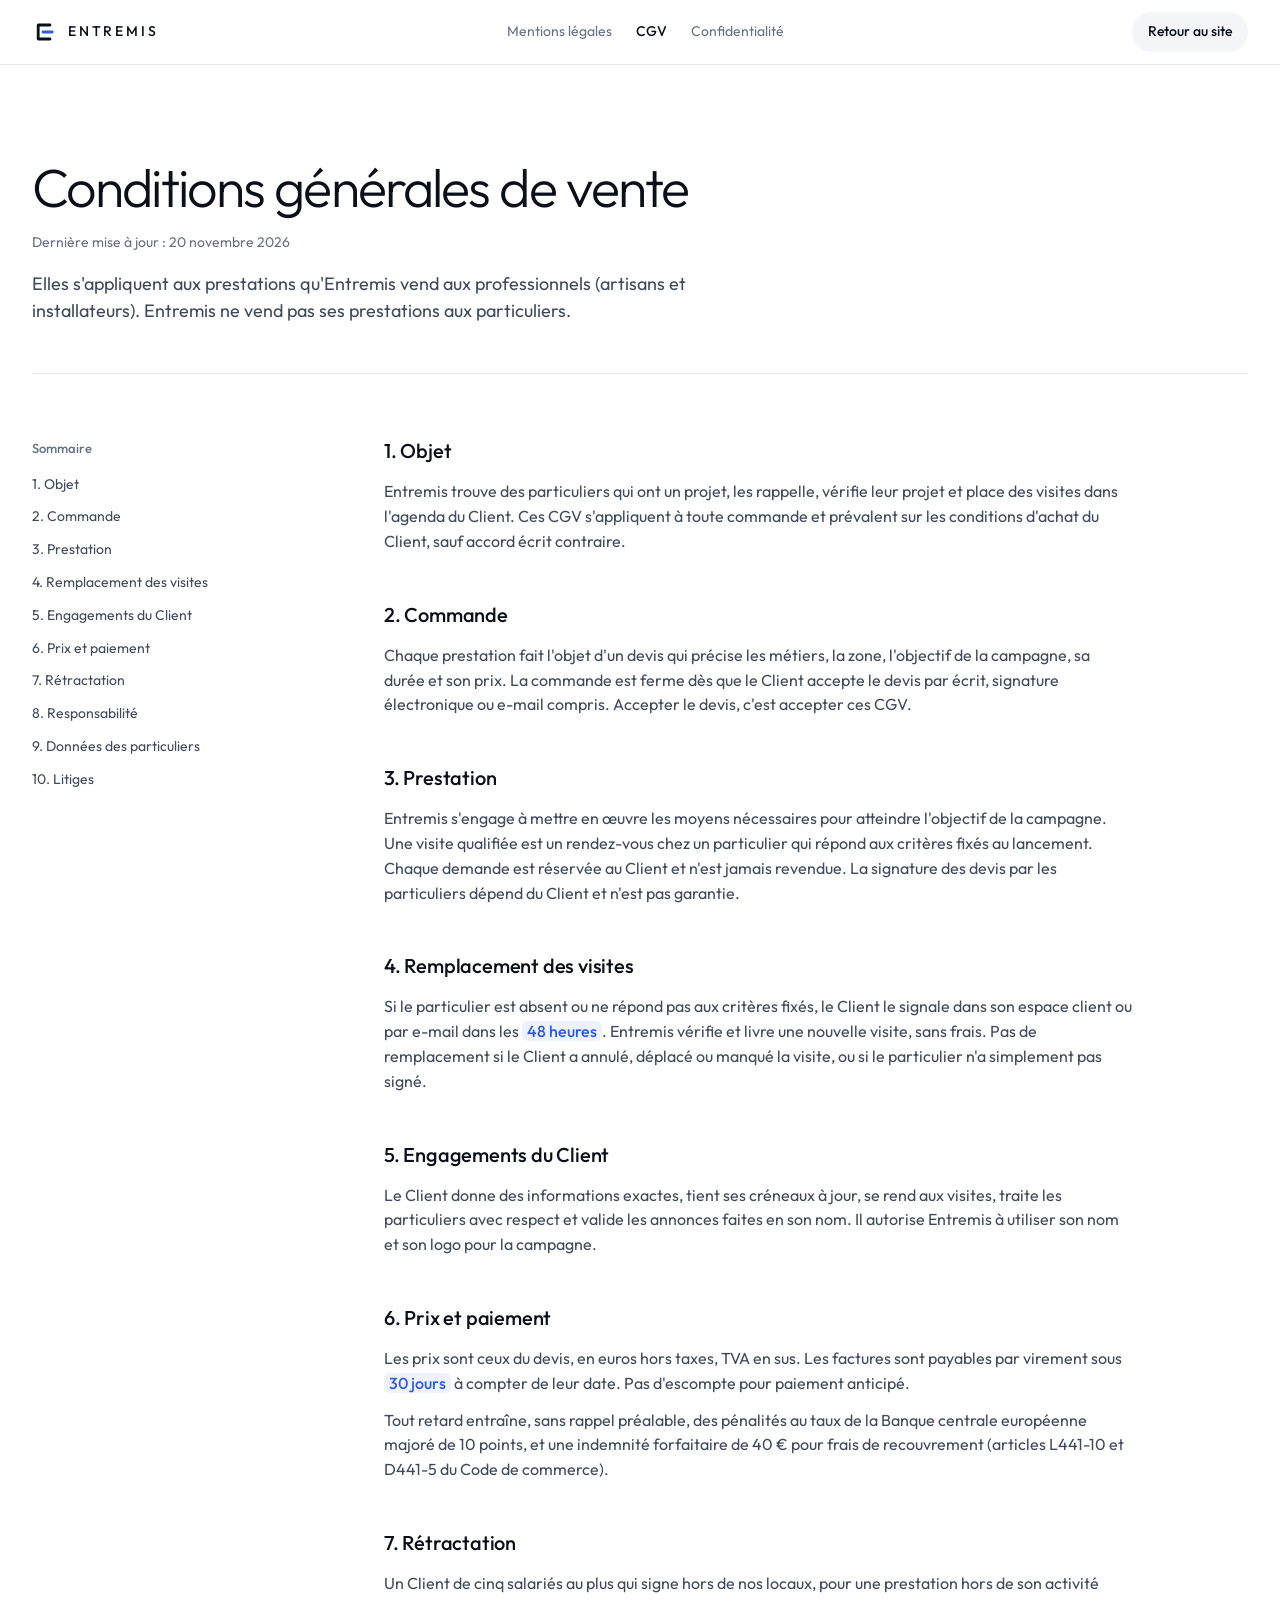
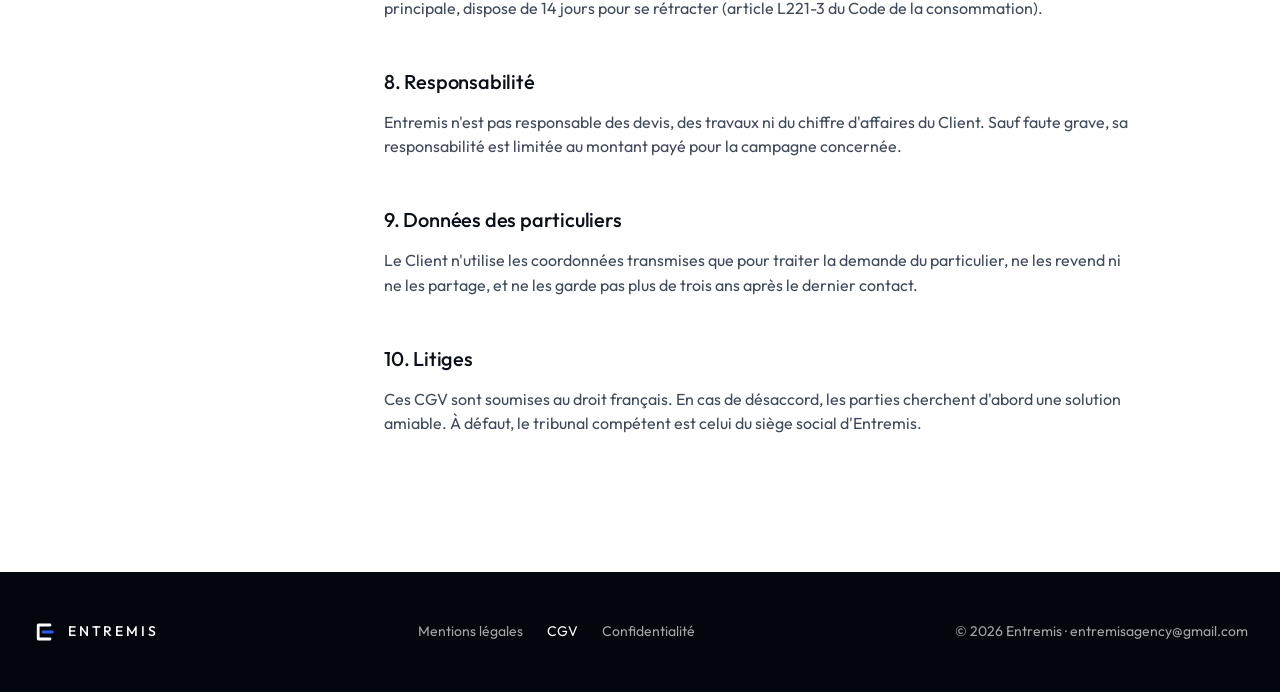
==== cgv.html @ 007bccb5 "Mise en ligne du site Entremis Co-Authored-By: Claude Opus 5.5 <noreply@anthropic.com>" ====
<!doctype html>
<html lang="fr">
<head>
<meta charset="utf-8">
<meta name="viewport" content="width=device-width, initial-scale=1, viewport-fit=cover">
<title>Conditions générales de vente · Entremis</title>
<meta name="description" content="Conditions générales de vente d'Entremis, réservées aux professionnels.">
<link rel="preconnect" href="https://fonts.googleapis.com">
<link rel="preconnect" href="https://fonts.gstatic.com" crossorigin>
<link rel="stylesheet" href="https://fonts.googleapis.com/css2?family=Outfit:wght@200;300;400;500&display=swap">
<link rel="stylesheet" href="tokens.css">
<link rel="stylesheet" href="legal.css">
<link rel="icon" href="img/favicon.svg" type="image/svg+xml">
<link rel="apple-touch-icon" href="img/apple-touch-icon.png">
</head>
<body>
<a class="skip" href="#texte">Aller au texte</a>
<header class="lg-top">
  <div class="wrap lg-top-in">
    <a class="logo" href="./" aria-label="Entremis, retour au site"><svg viewBox="0 0 120 120" aria-hidden="true"><path fill="currentColor" d="M24 26a8 8 0 0 1 8-8h58a7 7 0 0 1 0 14H38v56h52a7 7 0 0 1 0 14H32a8 8 0 0 1-8-8Z"/><rect x="48" y="53" width="60" height="14" rx="7" style="fill:var(--color-logo-bar)"/></svg><span>ENTREMIS</span></a>
    <nav class="lg-docs" aria-label="Documents légaux"><a href="mentions-legales.html">Mentions légales</a><a href="cgv.html" aria-current="page">CGV</a><a href="confidentialite.html">Confidentialité</a></nav>
    <a class="lg-back" href="./">Retour au site</a>
  </div>
</header>
<main class="wrap" id="texte">
  <div class="lg-head">
    <h1 class="t-display">Conditions générales de vente</h1>
    <p class="lg-meta">Dernière mise à jour&nbsp;: 20 novembre 2026</p>
    <p class="lg-intro">Elles s'appliquent aux prestations qu'Entremis vend aux professionnels (artisans et installateurs). Entremis ne vend pas ses prestations aux particuliers.</p>
  </div>
  <div class="lg-body">
    <nav class="lg-toc" aria-label="Sommaire"><p>Sommaire</p><ol><li><a href="#objet">1. Objet</a></li><li><a href="#commande">2. Commande</a></li><li><a href="#prestation">3. Prestation</a></li><li><a href="#remplacement">4. Remplacement des visites</a></li><li><a href="#client">5. Engagements du Client</a></li><li><a href="#paiement">6. Prix et paiement</a></li><li><a href="#retractation">7. Rétractation</a></li><li><a href="#responsabilite">8. Responsabilité</a></li><li><a href="#donnees">9. Données des particuliers</a></li><li><a href="#litiges">10. Litiges</a></li></ol></nav>
    <div class="lg-text">
<section id="objet" aria-labelledby="t-objet"><h2 id="t-objet">1. Objet</h2>
<p>Entremis trouve des particuliers qui ont un projet, les rappelle, vérifie leur projet et place des visites dans l'agenda du Client. Ces CGV s'appliquent à toute commande et prévalent sur les conditions d'achat du Client, sauf accord écrit contraire.</p>
</section>
<section id="commande" aria-labelledby="t-commande"><h2 id="t-commande">2. Commande</h2>
<p>Chaque prestation fait l'objet d'un devis qui précise les métiers, la zone, l'objectif de la campagne, sa durée et son prix. La commande est ferme dès que le Client accepte le devis par écrit, signature électronique ou e-mail compris. Accepter le devis, c'est accepter ces CGV.</p>
</section>
<section id="prestation" aria-labelledby="t-prestation"><h2 id="t-prestation">3. Prestation</h2>
<p>Entremis s'engage à mettre en œuvre les moyens nécessaires pour atteindre l'objectif de la campagne. Une visite qualifiée est un rendez-vous chez un particulier qui répond aux critères fixés au lancement. Chaque demande est réservée au Client et n'est jamais revendue. La signature des devis par les particuliers dépend du Client et n'est pas garantie.</p>
</section>
<section id="remplacement" aria-labelledby="t-remplacement"><h2 id="t-remplacement">4. Remplacement des visites</h2>
<p>Si le particulier est absent ou ne répond pas aux critères fixés, le Client le signale dans son espace client ou par e-mail dans les <mark class="todo">48 heures</mark>. Entremis vérifie et livre une nouvelle visite, sans frais. Pas de remplacement si le Client a annulé, déplacé ou manqué la visite, ou si le particulier n'a simplement pas signé.</p>
</section>
<section id="client" aria-labelledby="t-client"><h2 id="t-client">5. Engagements du Client</h2>
<p>Le Client donne des informations exactes, tient ses créneaux à jour, se rend aux visites, traite les particuliers avec respect et valide les annonces faites en son nom. Il autorise Entremis à utiliser son nom et son logo pour la campagne.</p>
</section>
<section id="paiement" aria-labelledby="t-paiement"><h2 id="t-paiement">6. Prix et paiement</h2>
<p>Les prix sont ceux du devis, en euros hors taxes, TVA en sus. Les factures sont payables par virement sous <mark class="todo">30 jours</mark> à compter de leur date. Pas d'escompte pour paiement anticipé.</p>
<p>Tout retard entraîne, sans rappel préalable, des pénalités au taux de la Banque centrale européenne majoré de 10 points, et une indemnité forfaitaire de 40&nbsp;€ pour frais de recouvrement (articles L441-10 et D441-5 du Code de commerce).</p>
</section>
<section id="retractation" aria-labelledby="t-retractation"><h2 id="t-retractation">7. Rétractation</h2>
<p>Un Client de cinq salariés au plus qui signe hors de nos locaux, pour une prestation hors de son activité principale, dispose de 14 jours pour se rétracter (article L221-3 du Code de la consommation).</p>
</section>
<section id="responsabilite" aria-labelledby="t-responsabilite"><h2 id="t-responsabilite">8. Responsabilité</h2>
<p>Entremis n'est pas responsable des devis, des travaux ni du chiffre d'affaires du Client. Sauf faute grave, sa responsabilité est limitée au montant payé pour la campagne concernée.</p>
</section>
<section id="donnees" aria-labelledby="t-donnees"><h2 id="t-donnees">9. Données des particuliers</h2>
<p>Le Client n'utilise les coordonnées transmises que pour traiter la demande du particulier, ne les revend ni ne les partage, et ne les garde pas plus de trois ans après le dernier contact.</p>
</section>
<section id="litiges" aria-labelledby="t-litiges"><h2 id="t-litiges">10. Litiges</h2>
<p>Ces CGV sont soumises au droit français. En cas de désaccord, les parties cherchent d'abord une solution amiable. À défaut, le tribunal compétent est celui du siège social d'Entremis.</p>
</section>
    </div>
  </div>
</main>
<footer class="lg-foot">
  <div class="wrap lg-foot-in">
    <a class="logo" href="./" aria-label="Entremis, retour au site"><svg viewBox="0 0 120 120" aria-hidden="true"><path fill="currentColor" d="M24 26a8 8 0 0 1 8-8h58a7 7 0 0 1 0 14H38v56h52a7 7 0 0 1 0 14H32a8 8 0 0 1-8-8Z"/><rect x="48" y="53" width="60" height="14" rx="7" style="fill:var(--color-logo-bar)"/></svg><span>ENTREMIS</span></a>
    <nav aria-label="Documents légaux"><a href="mentions-legales.html">Mentions légales</a><a href="cgv.html" aria-current="page">CGV</a><a href="confidentialite.html">Confidentialité</a></nav>
    <span>© 2026 Entremis · <a href="mailto:entremisagency@gmail.com">entremisagency@gmail.com</a></span>
  </div>
</footer>
</body>
</html>
---- tokens.css ----
/* Entremis — jetons du site vitrine, version 2 (20 nov. 2026).
   Source : DESIGN.md à la racine du projet. Ne rien écrire en dur dans les écrans. */

:root{
  color-scheme:light;

  /* ---------- Nuit : héros, carte des chiffres, pied de page ---------- */
  --color-space:#000000;                  /* même noir que l'image de l'éclipse */
  --color-nuit:#04060D;
  --color-nuit-trait:rgba(255,255,255,.14);
  --color-nuit-trait-fort:rgba(255,255,255,.32);
  --color-sur-nuit:#FFFFFF;
  --color-sur-nuit-2:rgba(255,255,255,.64);
  --color-sur-nuit-3:rgba(255,255,255,.56);

  /* ---------- Page blanche ---------- */
  --color-blanc:#FFFFFF;
  --color-gris-1:#F3F5F9;
  --color-gris-2:#E7ECF3;
  --color-trait:rgba(10,15,26,.09);
  --color-trait-fort:rgba(10,15,26,.16);
  --color-encre:#0A0F1A;
  --color-texte:#3F4A5C;
  --color-ton-2:#808999;                  /* deuxième ton des grands textes seulement (3,2:1 sur gris-1, 3,5:1 sur blanc) */
  --color-gris-texte:#667085;             /* petits textes discrets */

  /* ---------- Action : le bleu électrique ---------- */
  --color-action:#2F5BEA;
  --color-action-survol:#264DCC;
  --color-action-nuit:#3D6BFF;
  --color-sur-action:#FFFFFF;
  --color-action-voile:color-mix(in srgb,var(--color-action) 8%,var(--color-blanc));
  --color-logo-bar:var(--color-action);

  /* ---------- États (interface seulement) ---------- */
  /* Vert et orange profonds, texte blanc (Marc, 20 nov. 2026 : le fluo faisait « IA »). Mêmes teintes que la webapp. */
  --color-etat-ok:#0B8049;         /* Qualifié, Confirmée, Remplacée, coches : blanc dessus 5:1 */
  --color-etat-attente:#AD5D00;    /* Absente, Remplacement : blanc dessus 4,8:1 */
  --color-sur-etat:#FFFFFF;
  --color-erreur:#C2410C;

  /* ---------- Typo ---------- */
  --font:"Outfit","Helvetica Neue",Arial,sans-serif;
  --text-hero:clamp(42px,6.6vw,96px);
  --text-display:clamp(30px,4.2vw,60px);
  --text-statement:clamp(24px,2.9vw,40px);
  --text-number:clamp(56px,7vw,96px);
  --text-number-sm:clamp(48px,5.2vw,72px);
  --text-title:20px;
  --text-body-lg:18px;
  --text-body:16px;
  --text-small:14px;
  --text-caption:13px;
  --text-micro:12px;
  --text-button:15px;
  --weight-number:200;
  --weight-display:300;
  --weight-body:400;
  --weight-strong:500;
  --track-hero:-0.04em;
  --track-display:-0.035em;
  --track-statement:-0.025em;
  --track-number:-0.04em;
  --track-title:-0.01em;
  --leading-hero:.96;
  --leading-display:1.04;
  --leading-statement:1.2;
  --leading-title:1.25;
  --leading-body:1.55;

  /* ---------- Rayons ---------- */
  --radius-xs:6px;
  --radius-sm:10px;
  --radius-md:16px;
  --radius-lg:24px;
  --radius-xl:32px;
  --radius-sheet:40px;
  --radius-pill:999px;

  /* ---------- Écarts (base 4) ---------- */
  --space-1:4px; --space-2:8px; --space-3:12px; --space-4:16px; --space-5:24px;
  --space-6:32px; --space-7:48px; --space-8:64px; --space-9:96px;
  --space-section:136px;
  --container:1240px; --gutter:32px;
  --sheet-overlap:40px;

  /* ---------- Tailles de composants ---------- */
  --nav-h:64px; --button-h:48px; --button-h-sm:40px; --arrow-tile:40px; --arrow-tile-sm:32px;
  --icon:18px; --avatar:32px;

  /* ---------- Ombres (neutres, jamais colorées) ---------- */
  --shadow-ui:0 1px 2px rgba(10,15,26,.06),0 12px 32px -16px rgba(10,15,26,.22);
  --shadow-menu:0 24px 48px -24px rgba(10,15,26,.35);
  --drop-objet:drop-shadow(0 24px 28px rgba(10,15,26,.26));

  /* ---------- Mouvement ---------- */
  --ease:cubic-bezier(.2,.7,.2,1);
  --ease-out:cubic-bezier(.16,1,.3,1);
  --dur-fast:160ms;
  --dur-base:320ms;
  --dur-reveal:900ms;
  --dur-marquee:60s;
}

/* Téléphone : plus compact (demande de Marc, 20 nov. 2026) */
@media (max-width:560px){
  :root{
    --space-section:64px; --gutter:16px; --sheet-overlap:24px; --radius-sheet:24px;
    --radius-xl:24px; --radius-lg:20px;
    --text-title:18px; --text-body-lg:16px; --text-button:14px;
    --button-h:44px; --arrow-tile:34px;
  }
}
---- legal.css ----
/* Entremis — pages légales (mentions, CGV, confidentialité, cookies). Valeurs : tokens.css. Règles : DESIGN.md. */
*,*::before,*::after{box-sizing:border-box;margin:0;padding:0}
html{-webkit-text-size-adjust:100%;text-size-adjust:100%;scrollbar-color:var(--color-ton-2) var(--color-blanc)}
@media (prefers-reduced-motion:no-preference){html{scroll-behavior:smooth}}
body{background:var(--color-blanc);color:var(--color-texte);font:var(--weight-body) var(--text-body)/var(--leading-body) var(--font);-webkit-font-smoothing:antialiased;-moz-osx-font-smoothing:grayscale}
::selection{background:var(--color-action);color:var(--color-sur-action)}
a{color:var(--color-action);text-underline-offset:4px;text-decoration-thickness:1px}
:focus-visible{outline:2px solid var(--color-action);outline-offset:3px;border-radius:var(--radius-xs)}
.wrap{width:min(100% - 2 * var(--gutter),var(--container));margin-inline:auto}
.skip{position:fixed;top:var(--space-2);left:var(--space-2);z-index:100;padding:var(--space-2) var(--space-4);border-radius:var(--radius-pill);background:var(--color-encre);color:var(--color-blanc);font-size:var(--text-small);text-decoration:none;transform:translateY(-200%)}
.skip:focus{transform:none}
.icon{width:16px;height:16px;flex:none;stroke:currentColor;fill:none;stroke-width:1.5;stroke-linecap:round;stroke-linejoin:round}

/* Barre du haut */
.lg-top{position:sticky;top:0;z-index:10;background:color-mix(in srgb,var(--color-blanc) 90%,transparent);-webkit-backdrop-filter:saturate(1.6) blur(16px);backdrop-filter:saturate(1.6) blur(16px);box-shadow:0 1px 0 var(--color-trait)}
.lg-top-in{display:flex;align-items:center;gap:var(--space-6);height:var(--nav-h)}
.logo{display:inline-flex;align-items:center;gap:var(--space-3);color:var(--color-encre);text-decoration:none;font-weight:var(--weight-strong);font-size:var(--text-small);letter-spacing:.2em}
.logo svg{width:24px;height:24px}
.lg-docs{display:flex;gap:var(--space-5);margin-inline:auto}
.lg-docs a{font-size:var(--text-small);color:var(--color-gris-texte);text-decoration:none;transition:color var(--dur-fast) var(--ease)}
.lg-docs a:hover{color:var(--color-encre)}
.lg-docs a[aria-current="page"]{color:var(--color-encre);font-weight:var(--weight-strong)}
.lg-back{display:inline-flex;align-items:center;gap:var(--space-2);height:var(--button-h-sm);padding:0 var(--space-4);border-radius:var(--radius-pill);background:var(--color-gris-1);color:var(--color-encre);font-size:var(--text-small);font-weight:var(--weight-strong);text-decoration:none;white-space:nowrap;transition:background-color var(--dur-fast) var(--ease)}
.lg-back:hover{background:var(--color-gris-2)}

/* En-tête du document */
.lg-head{display:grid;gap:var(--space-4);padding:var(--space-9) 0 var(--space-7);border-bottom:1px solid var(--color-trait)}
.t-display{font-weight:var(--weight-display);font-size:var(--text-display);line-height:var(--leading-display);letter-spacing:var(--track-display);color:var(--color-encre);text-wrap:balance}
.lg-meta{font-size:var(--text-small);color:var(--color-gris-texte)}
.lg-intro{max-width:62ch;font-size:var(--text-body-lg);color:var(--color-texte);text-wrap:pretty}

/* Corps : sommaire à gauche, texte à droite */
.lg-body{display:grid;grid-template-columns:minmax(0,3fr) minmax(0,9fr);gap:var(--space-8);padding:var(--space-8) 0 var(--space-section)}
.lg-toc{position:sticky;top:calc(var(--nav-h) + var(--space-6));align-self:start}
.lg-toc p{margin-bottom:var(--space-3);font-size:var(--text-caption);font-weight:var(--weight-strong);color:var(--color-gris-texte)}
.lg-toc ol{display:grid;gap:var(--space-2);list-style:none}
.lg-toc a{font-size:var(--text-small);color:var(--color-texte);text-decoration:none;transition:color var(--dur-fast) var(--ease)}
.lg-toc a:hover{color:var(--color-action)}
.lg-text{max-width:68ch}
.lg-text section{padding-top:var(--space-7);scroll-margin-top:calc(var(--nav-h) + var(--space-4))}
.lg-text section:first-child{padding-top:0}
.lg-text h2{margin-bottom:var(--space-4);font-weight:var(--weight-strong);font-size:var(--text-title);line-height:var(--leading-title);letter-spacing:var(--track-title);color:var(--color-encre)}
.lg-text h3{margin:var(--space-5) 0 var(--space-2);font-weight:var(--weight-strong);font-size:var(--text-body);color:var(--color-encre)}
.lg-text p{text-wrap:pretty}
.lg-text p + p,.lg-text ul + p,.lg-text p + ul,.lg-text p + .lg-table-wrap,.lg-text .lg-table-wrap + p,.lg-text p + .lg-note,.lg-text ul + .lg-note{margin-top:var(--space-3)}
.lg-text ul{display:grid;gap:var(--space-2);list-style:none}
.lg-text ul li{position:relative;padding-left:var(--space-5)}
.lg-text ul li::before{content:"";position:absolute;left:var(--space-1);top:.78em;width:var(--space-2);height:1px;background:var(--color-ton-2)}
.lg-text strong{font-weight:var(--weight-strong);color:var(--color-encre)}
/* Fiche d'identité (mentions légales) */
.lg-id{display:grid;grid-template-columns:minmax(0,13em) minmax(0,1fr);border-top:1px solid var(--color-trait)}
.lg-id dt,.lg-id dd{padding:var(--space-3) 0;border-bottom:1px solid var(--color-trait)}
.lg-id dt{font-size:var(--text-small);color:var(--color-gris-texte)}
.lg-id dd{color:var(--color-encre)}
/* Tableaux (durées de conservation) */
.lg-table-wrap{overflow-x:auto}
.lg-table{width:100%;min-width:560px;border-collapse:collapse;font-size:var(--text-small)}
.lg-table th,.lg-table td{padding:var(--space-3) var(--space-4) var(--space-3) 0;text-align:left;vertical-align:top;border-bottom:1px solid var(--color-trait)}
.lg-table th{font-weight:var(--weight-strong);color:var(--color-gris-texte)}
.lg-table td:first-child{color:var(--color-encre);font-weight:var(--weight-strong)}
/* À compléter : repérable d'un coup d'œil, sans couleur criarde */
.todo{padding:0 .3em;border-radius:var(--radius-xs);background:var(--color-action-voile);color:var(--color-action);font-weight:var(--weight-strong);-webkit-box-decoration-break:clone;box-decoration-break:clone}
.lg-note{padding:var(--space-4) var(--space-5);border-radius:var(--radius-md);background:var(--color-gris-1);font-size:var(--text-small);color:var(--color-texte)}

/* Pied de page */
.lg-foot{padding:var(--space-7) 0;background:var(--color-nuit);color:var(--color-sur-nuit-2);font-size:var(--text-small)}
.lg-foot-in{display:flex;flex-wrap:wrap;align-items:center;justify-content:space-between;gap:var(--space-4) var(--space-6)}
.lg-foot .logo{color:var(--color-sur-nuit)}
.lg-foot nav{display:flex;flex-wrap:wrap;gap:var(--space-2) var(--space-5)}
.lg-foot a{color:var(--color-sur-nuit-2);text-decoration:none}
.lg-foot a:hover,.lg-foot a[aria-current="page"]{color:var(--color-sur-nuit)}

@media (max-width:800px){
  .lg-docs{display:none}
  .lg-top-in{justify-content:space-between}
  .lg-head{padding-top:var(--space-8)}
  .lg-body{grid-template-columns:1fr;gap:var(--space-6);padding-top:var(--space-6)}
  .lg-toc{position:static;padding:var(--space-4) var(--space-5);border-radius:var(--radius-md);background:var(--color-gris-1)}
  .lg-id{grid-template-columns:1fr}
  .lg-id dt{padding-bottom:0;border-bottom:0}
  .lg-id dd{padding-top:var(--space-1)}
}
@media print{
  .lg-top,.lg-toc,.lg-foot,.skip{display:none}
  .lg-body{display:block;padding:0}
  .lg-head{padding-top:0}
  a{color:inherit}
}
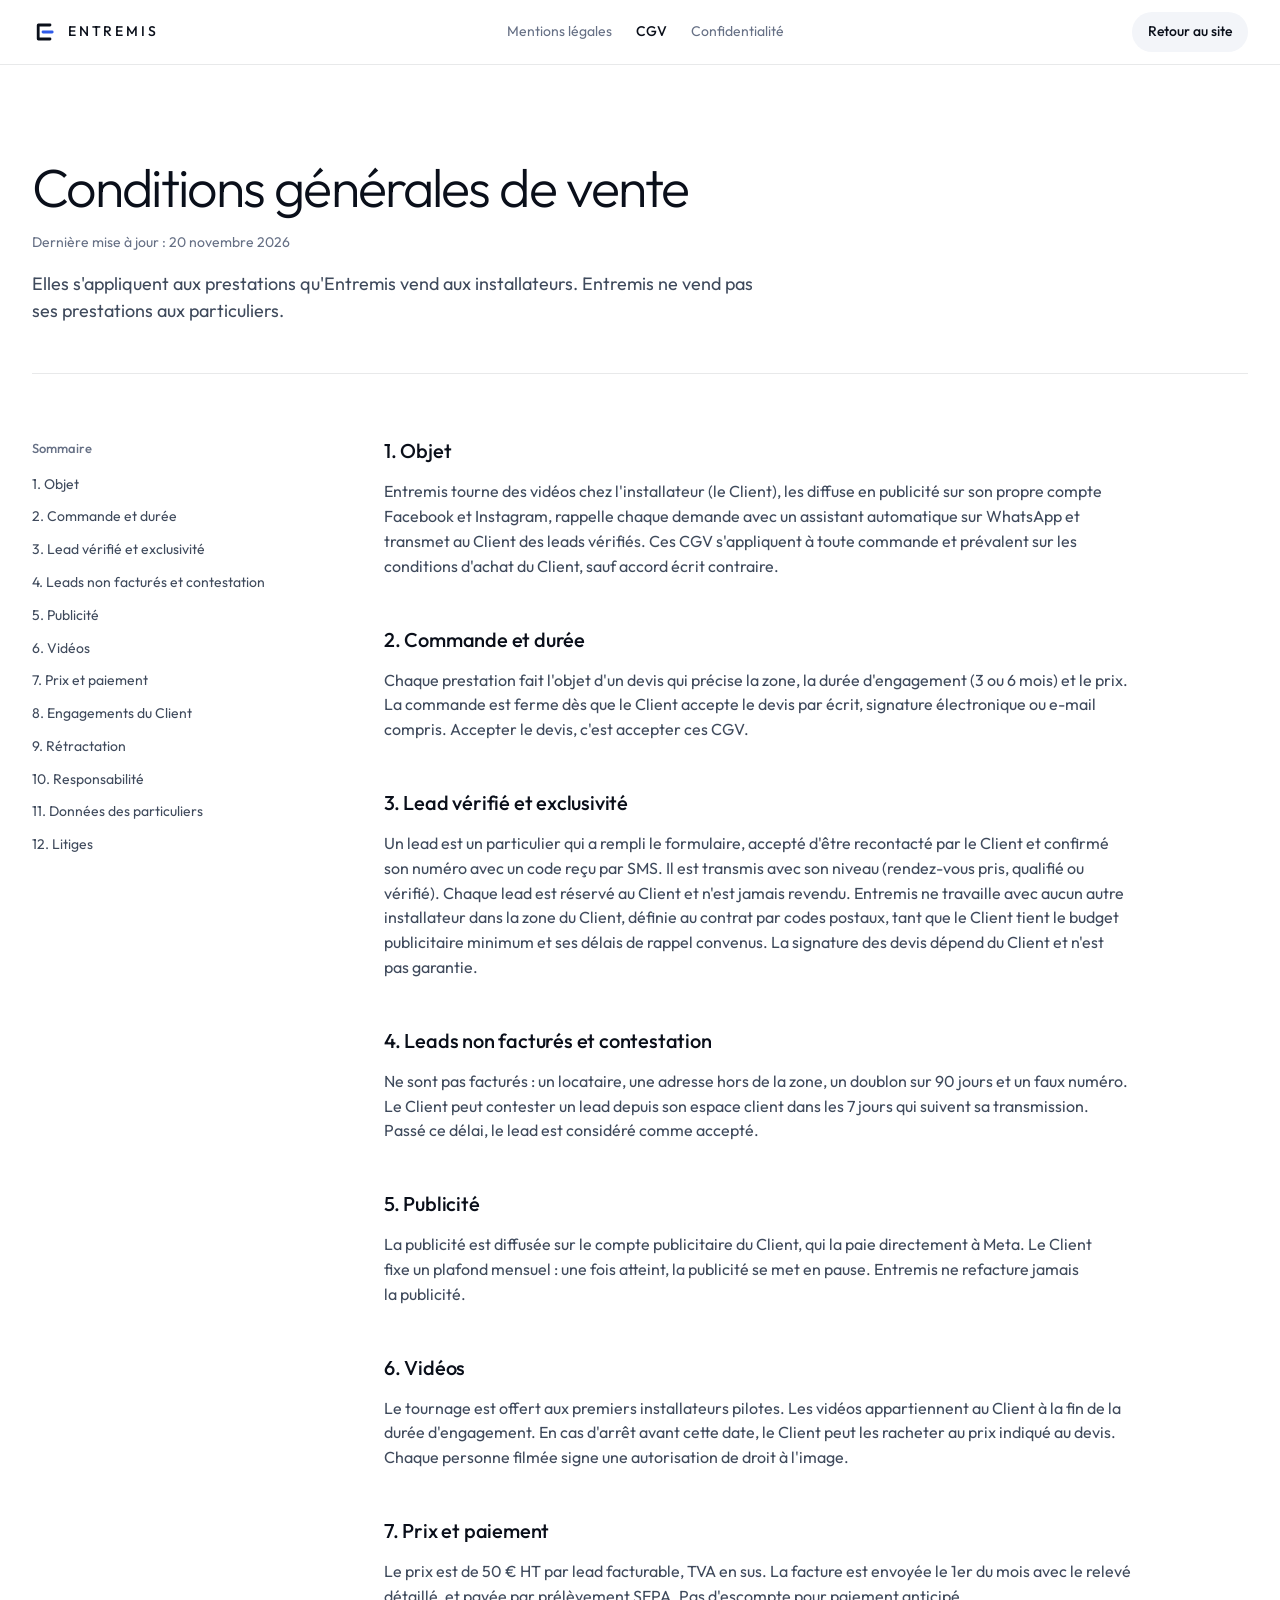
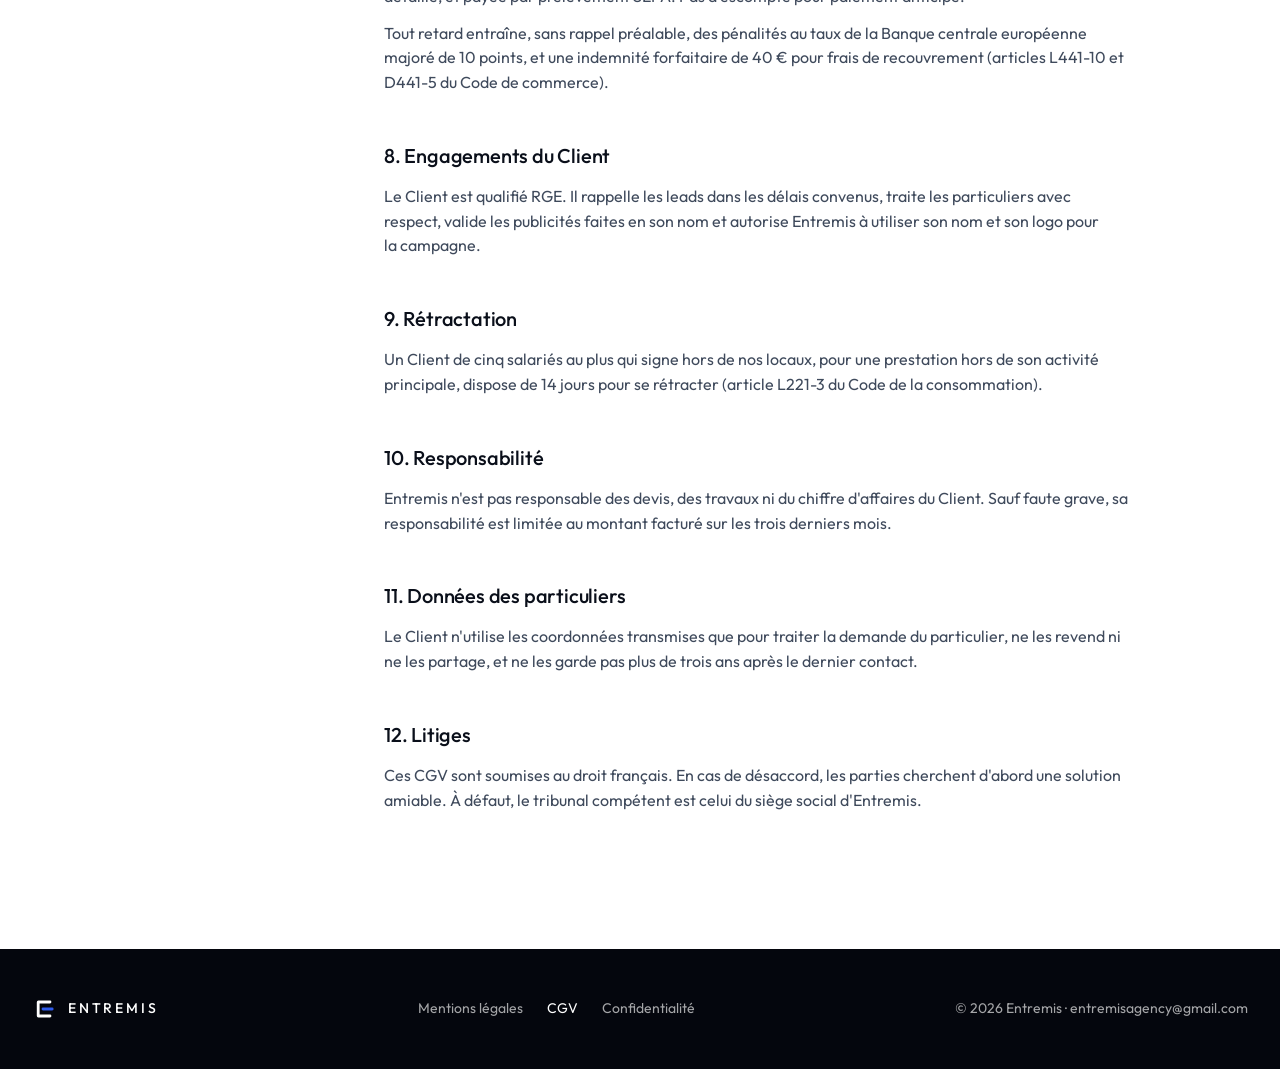
==== commit d983e587: "Nouveau modèle : vidéos chez l'installateur, pub sur son compte, 50 € HT par lead vérifié Co-Authore" ====
--- a/cgv.html
+++ b/cgv.html
@@ -26,40 +26,46 @@
   <div class="lg-head">
     <h1 class="t-display">Conditions générales de vente</h1>
     <p class="lg-meta">Dernière mise à jour&nbsp;: 20 novembre 2026</p>
-    <p class="lg-intro">Elles s'appliquent aux prestations qu'Entremis vend aux professionnels (artisans et installateurs). Entremis ne vend pas ses prestations aux particuliers.</p>
+    <p class="lg-intro">Elles s'appliquent aux prestations qu'Entremis vend aux installateurs. Entremis ne vend pas ses prestations aux particuliers.</p>
   </div>
   <div class="lg-body">
-    <nav class="lg-toc" aria-label="Sommaire"><p>Sommaire</p><ol><li><a href="#objet">1. Objet</a></li><li><a href="#commande">2. Commande</a></li><li><a href="#prestation">3. Prestation</a></li><li><a href="#remplacement">4. Remplacement des visites</a></li><li><a href="#client">5. Engagements du Client</a></li><li><a href="#paiement">6. Prix et paiement</a></li><li><a href="#retractation">7. Rétractation</a></li><li><a href="#responsabilite">8. Responsabilité</a></li><li><a href="#donnees">9. Données des particuliers</a></li><li><a href="#litiges">10. Litiges</a></li></ol></nav>
+    <nav class="lg-toc" aria-label="Sommaire"><p>Sommaire</p><ol><li><a href="#objet">1. Objet</a></li><li><a href="#commande">2. Commande et durée</a></li><li><a href="#lead">3. Lead vérifié et exclusivité</a></li><li><a href="#non-factures">4. Leads non facturés et contestation</a></li><li><a href="#publicite">5. Publicité</a></li><li><a href="#videos">6. Vidéos</a></li><li><a href="#paiement">7. Prix et paiement</a></li><li><a href="#client">8. Engagements du Client</a></li><li><a href="#retractation">9. Rétractation</a></li><li><a href="#responsabilite">10. Responsabilité</a></li><li><a href="#donnees">11. Données des particuliers</a></li><li><a href="#litiges">12. Litiges</a></li></ol></nav>
     <div class="lg-text">
 <section id="objet" aria-labelledby="t-objet"><h2 id="t-objet">1. Objet</h2>
-<p>Entremis trouve des particuliers qui ont un projet, les rappelle, vérifie leur projet et place des visites dans l'agenda du Client. Ces CGV s'appliquent à toute commande et prévalent sur les conditions d'achat du Client, sauf accord écrit contraire.</p>
+<p>Entremis tourne des vidéos chez l'installateur (le Client), les diffuse en publicité sur son propre compte Facebook et Instagram, rappelle chaque demande avec un assistant automatique sur WhatsApp et transmet au Client des leads vérifiés. Ces CGV s'appliquent à toute commande et prévalent sur les conditions d'achat du Client, sauf accord écrit contraire.</p>
 </section>
-<section id="commande" aria-labelledby="t-commande"><h2 id="t-commande">2. Commande</h2>
-<p>Chaque prestation fait l'objet d'un devis qui précise les métiers, la zone, l'objectif de la campagne, sa durée et son prix. La commande est ferme dès que le Client accepte le devis par écrit, signature électronique ou e-mail compris. Accepter le devis, c'est accepter ces CGV.</p>
+<section id="commande" aria-labelledby="t-commande"><h2 id="t-commande">2. Commande et durée</h2>
+<p>Chaque prestation fait l'objet d'un devis qui précise la zone, la durée d'engagement (3 ou 6 mois) et le prix. La commande est ferme dès que le Client accepte le devis par écrit, signature électronique ou e-mail compris. Accepter le devis, c'est accepter ces CGV.</p>
 </section>
-<section id="prestation" aria-labelledby="t-prestation"><h2 id="t-prestation">3. Prestation</h2>
-<p>Entremis s'engage à mettre en œuvre les moyens nécessaires pour atteindre l'objectif de la campagne. Une visite qualifiée est un rendez-vous chez un particulier qui répond aux critères fixés au lancement. Chaque demande est réservée au Client et n'est jamais revendue. La signature des devis par les particuliers dépend du Client et n'est pas garantie.</p>
+<section id="lead" aria-labelledby="t-lead"><h2 id="t-lead">3. Lead vérifié et exclusivité</h2>
+<p>Un lead est un particulier qui a rempli le formulaire, accepté d'être recontacté par le Client et confirmé son numéro avec un code reçu par SMS. Il est transmis avec son niveau (rendez-vous pris, qualifié ou vérifié). Chaque lead est réservé au Client et n'est jamais revendu. Entremis ne travaille avec aucun autre installateur dans la zone du Client, définie au contrat par codes postaux, tant que le Client tient le budget publicitaire minimum et ses délais de rappel convenus. La signature des devis dépend du Client et n'est pas garantie.</p>
 </section>
-<section id="remplacement" aria-labelledby="t-remplacement"><h2 id="t-remplacement">4. Remplacement des visites</h2>
-<p>Si le particulier est absent ou ne répond pas aux critères fixés, le Client le signale dans son espace client ou par e-mail dans les <mark class="todo">48 heures</mark>. Entremis vérifie et livre une nouvelle visite, sans frais. Pas de remplacement si le Client a annulé, déplacé ou manqué la visite, ou si le particulier n'a simplement pas signé.</p>
+<section id="non-factures" aria-labelledby="t-non-factures"><h2 id="t-non-factures">4. Leads non facturés et contestation</h2>
+<p>Ne sont pas facturés&nbsp;: un locataire, une adresse hors de la zone, un doublon sur 90 jours et un faux numéro. Le Client peut contester un lead depuis son espace client dans les 7 jours qui suivent sa transmission. Passé ce délai, le lead est considéré comme accepté.</p>
 </section>
-<section id="client" aria-labelledby="t-client"><h2 id="t-client">5. Engagements du Client</h2>
-<p>Le Client donne des informations exactes, tient ses créneaux à jour, se rend aux visites, traite les particuliers avec respect et valide les annonces faites en son nom. Il autorise Entremis à utiliser son nom et son logo pour la campagne.</p>
+<section id="publicite" aria-labelledby="t-publicite"><h2 id="t-publicite">5. Publicité</h2>
+<p>La publicité est diffusée sur le compte publicitaire du Client, qui la paie directement à Meta. Le Client fixe un plafond mensuel&nbsp;: une fois atteint, la publicité se met en pause. Entremis ne refacture jamais la publicité.</p>
 </section>
-<section id="paiement" aria-labelledby="t-paiement"><h2 id="t-paiement">6. Prix et paiement</h2>
-<p>Les prix sont ceux du devis, en euros hors taxes, TVA en sus. Les factures sont payables par virement sous <mark class="todo">30 jours</mark> à compter de leur date. Pas d'escompte pour paiement anticipé.</p>
+<section id="videos" aria-labelledby="t-videos"><h2 id="t-videos">6. Vidéos</h2>
+<p>Le tournage est offert aux premiers installateurs pilotes. Les vidéos appartiennent au Client à la fin de la durée d'engagement. En cas d'arrêt avant cette date, le Client peut les racheter au prix indiqué au devis. Chaque personne filmée signe une autorisation de droit à l'image.</p>
+</section>
+<section id="paiement" aria-labelledby="t-paiement"><h2 id="t-paiement">7. Prix et paiement</h2>
+<p>Le prix est de 50&nbsp;€ HT par lead facturable, TVA en sus. La facture est envoyée le 1er du mois avec le relevé détaillé, et payée par prélèvement SEPA. Pas d'escompte pour paiement anticipé.</p>
 <p>Tout retard entraîne, sans rappel préalable, des pénalités au taux de la Banque centrale européenne majoré de 10 points, et une indemnité forfaitaire de 40&nbsp;€ pour frais de recouvrement (articles L441-10 et D441-5 du Code de commerce).</p>
 </section>
-<section id="retractation" aria-labelledby="t-retractation"><h2 id="t-retractation">7. Rétractation</h2>
+<section id="client" aria-labelledby="t-client"><h2 id="t-client">8. Engagements du Client</h2>
+<p>Le Client est qualifié RGE. Il rappelle les leads dans les délais convenus, traite les particuliers avec respect, valide les publicités faites en son nom et autorise Entremis à utiliser son nom et son logo pour la campagne.</p>
+</section>
+<section id="retractation" aria-labelledby="t-retractation"><h2 id="t-retractation">9. Rétractation</h2>
 <p>Un Client de cinq salariés au plus qui signe hors de nos locaux, pour une prestation hors de son activité principale, dispose de 14 jours pour se rétracter (article L221-3 du Code de la consommation).</p>
 </section>
-<section id="responsabilite" aria-labelledby="t-responsabilite"><h2 id="t-responsabilite">8. Responsabilité</h2>
-<p>Entremis n'est pas responsable des devis, des travaux ni du chiffre d'affaires du Client. Sauf faute grave, sa responsabilité est limitée au montant payé pour la campagne concernée.</p>
+<section id="responsabilite" aria-labelledby="t-responsabilite"><h2 id="t-responsabilite">10. Responsabilité</h2>
+<p>Entremis n'est pas responsable des devis, des travaux ni du chiffre d'affaires du Client. Sauf faute grave, sa responsabilité est limitée au montant facturé sur les trois derniers mois.</p>
 </section>
-<section id="donnees" aria-labelledby="t-donnees"><h2 id="t-donnees">9. Données des particuliers</h2>
+<section id="donnees" aria-labelledby="t-donnees"><h2 id="t-donnees">11. Données des particuliers</h2>
 <p>Le Client n'utilise les coordonnées transmises que pour traiter la demande du particulier, ne les revend ni ne les partage, et ne les garde pas plus de trois ans après le dernier contact.</p>
 </section>
-<section id="litiges" aria-labelledby="t-litiges"><h2 id="t-litiges">10. Litiges</h2>
+<section id="litiges" aria-labelledby="t-litiges"><h2 id="t-litiges">12. Litiges</h2>
 <p>Ces CGV sont soumises au droit français. En cas de désaccord, les parties cherchent d'abord une solution amiable. À défaut, le tribunal compétent est celui du siège social d'Entremis.</p>
 </section>
     </div>
